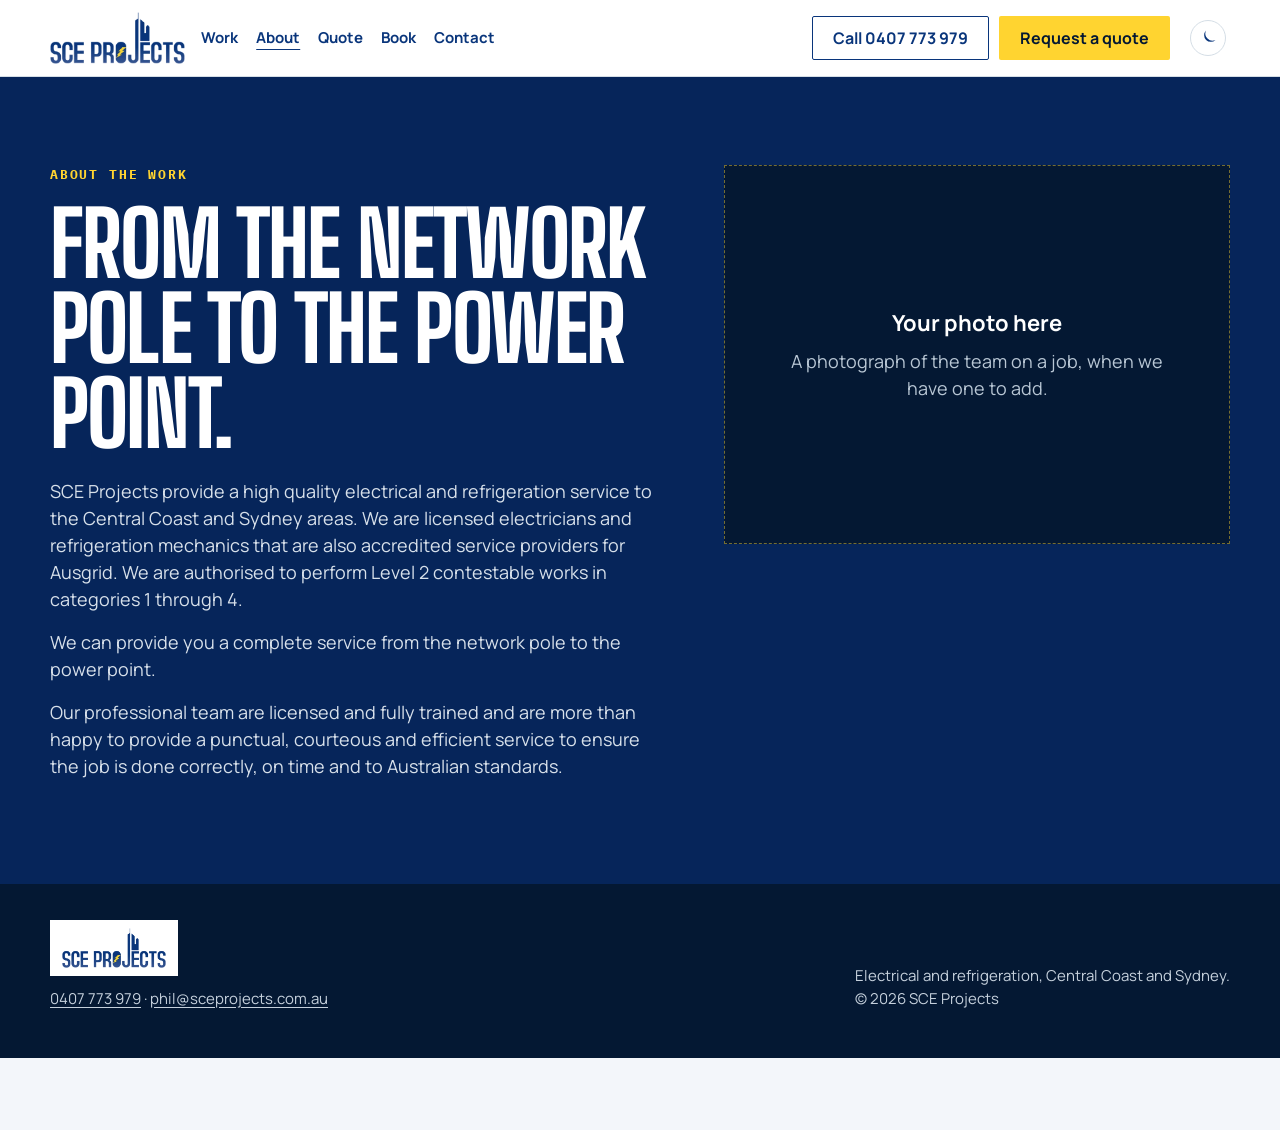
==== about.html @ a5f91881 "Add static SCE Projects spec-preview site for GitHub Pages. Five-page noindex site from the v2 wiref" ====
<!DOCTYPE html>
<html lang="en-AU">
<head>
<meta charset="UTF-8">
<meta name="viewport" content="width=device-width, initial-scale=1">
<meta name="robots" content="noindex, nofollow">
<title>About | SCE Projects</title>
<meta name="description" content="Level 2 ASP, electrical and refrigeration for the Central Coast and Sydney. Call SCE Projects on 0407 773 979.">
<link rel="stylesheet" href="css/site.css">
<script>
(function(){
  var t=null;
  try{t=localStorage.getItem("theme");}catch(e){}
  if(t!=="light"&&t!=="dark"){
    t=window.matchMedia("(prefers-color-scheme: dark)").matches?"dark":"light";
  }
  document.documentElement.setAttribute("data-theme",t);
})();
</script>
<script type="application/ld+json">
{"@context":"https://schema.org","@type":"ElectricalContractor","name":"SCE Projects","telephone":"+61 407 773 979","email":"phil@sceprojects.com.au","areaServed":["Central Coast","Sydney"]}
</script>
<script src="js/site.js" defer></script>
</head>
<body>
<header class="site">
  <div class="wrap">
    <a class="logo" href="index.html">
      <picture>
        <source type="image/webp" srcset="assets/logo-400.webp 400w, assets/logo-800.webp 800w" sizes="160px">
        <img src="assets/logo.png" width="788" height="303" alt="SCE Projects">
      </picture>
    </a>
    <nav class="primary" aria-label="Site">
      <a href="work.html">Work</a>
      <a href="about.html" aria-current="page">About</a>
      <a href="quote.html">Quote</a>
      <a href="quote.html#book">Book</a>
      <a href="contact.html">Contact</a>
    </nav>
    <div class="header-actions">
      <a class="btn btn-ghost" href="tel:0407773979">Call 0407 773 979</a>
      <a class="btn btn-gold" href="quote.html">Request a quote</a>
    </div>
    <button type="button" class="theme-toggle" aria-label="Switch light/dark">
      <span class="glyph">
        <svg class="icon-moon" viewBox="0 0 24 24" aria-hidden="true" fill="currentColor"><path d="M21 14.3A8.5 8.5 0 0 1 9.7 3 7 7 0 1 0 21 14.3z"/></svg>
        <svg class="icon-sun" viewBox="0 0 24 24" aria-hidden="true" fill="currentColor"><path d="M12 7a5 5 0 1 1 0 10 5 5 0 0 1 0-10zm0-5h1v3h-2V2h1zm0 17h1v3h-2v-3h1zM2 11h3v2H2v-2zm17 0h3v2h-3v-2zM4.2 3.8l2.1 2.1-1.4 1.4-2.1-2.1 1.4-1.4zm14.1 14.1 2.1 2.1-1.4 1.4-2.1-2.1 1.4-1.4zM4.2 20.2l1.4 1.4-2.1 2.1-1.4-1.4 2.1-2.1zm14.1-14.1 1.4 1.4-2.1 2.1-1.4-1.4 2.1-2.1z"/></svg>
      </span>
    </button>
  </div>
</header>

<section class="about">
  <div class="wrap about-grid">
    <div>
      <p class="kicker">About the work</p>
      <h1>From the network pole to the power point.</h1>
      <p>SCE Projects provide a high quality electrical and refrigeration service to the Central Coast and Sydney areas. We are licensed electricians and refrigeration mechanics that are also accredited service providers for Ausgrid. We are authorised to perform Level 2 contestable works in categories 1 through 4.</p>
      <p>We can provide you a complete service from the network pole to the power point.</p>
      <p>Our professional team are licensed and fully trained and are more than happy to provide a punctual, courteous and efficient service to ensure the job is done correctly, on time and to Australian standards.</p>
    </div>
    <figure class="photo-slot">
      <strong>Your photo here</strong>
      <span>A photograph of the team on a job, when we have one to add.</span>
    </figure>
  </div>
</section>

<footer class="site">
  <div class="wrap">
    <div>
      <a class="logo" href="index.html">
        <picture>
          <source type="image/webp" srcset="assets/logo-400.webp 400w, assets/logo-800.webp 800w" sizes="140px">
          <img src="assets/logo.png" width="788" height="303" alt="SCE Projects" loading="lazy">
        </picture>
      </a>
      <p><a href="tel:0407773979">0407 773 979</a> · <a href="mailto:phil@sceprojects.com.au">phil@sceprojects.com.au</a></p>
    </div>
    <div>Electrical and refrigeration, Central Coast and Sydney.<br>© 2026 SCE Projects</div>
  </div>
</footer>

<div class="sticky-call">
  <a class="btn btn-ghost-light" href="tel:0407773979">Call</a>
  <a class="btn btn-gold" href="quote.html">Quote</a>
</div>
</body>
</html>
---- css/site.css ----
@font-face {
  font-family: "Big Shoulders Display";
  src: url("../fonts/bigshouldersdisplay.woff2") format("woff2");
  font-weight: 700 800;
  font-style: normal;
  font-display: swap;
}
@font-face {
  font-family: Manrope;
  src: url("../fonts/manrope.woff2") format("woff2");
  font-weight: 400 700;
  font-style: normal;
  font-display: swap;
}
@font-face {
  font-family: "IBM Plex Mono";
  src: url("../fonts/ibmplexmono-700.woff2") format("woff2");
  font-weight: 700;
  font-style: normal;
  font-display: swap;
}

:root {
  --navy: #09357B;
  --navy-ink: #06255A;
  --navy-deep: #041833;
  --gold: #FFD430;
  --ink: #173241;
  --muted: #3D5260;
  --line: #D5DEE6;
  --ice: #F3F6FA;
  --paper: #FFFFFF;
  --chip-bg: #FFFFFF;
  --weekend: #C5CDD4;
  --weekend-ink: #6B7780;
  --focus: #09357B;
  --header-fg: #09357B;
  --hero-lead: #D7E0EA;
  --slot-muted: #B8C6D4;
}

html[data-theme="dark"] {
  --ice: #041833;
  --paper: #06255A;
  --ink: #E8F0F6;
  --muted: #B8C6D4;
  --line: #1F3A5C;
  --navy-ink: #D7E4F5;
  --chip-bg: #041833;
  --weekend: #1A2E46;
  --weekend-ink: #7A8B9A;
  --focus: #FFD430;
  --header-fg: #F3F6FA;
  --hero-lead: #D7E0EA;
  --slot-muted: #B8C6D4;
}

* { box-sizing: border-box; margin: 0; padding: 0; }
html { scroll-behavior: smooth; overflow-x: hidden; }
body { overflow-x: hidden; }
body {
  font-family: Manrope, "Segoe UI", sans-serif;
  font-size: 18px; font-weight: 400; line-height: 1.5;
  color: var(--ink); background: var(--ice);
  -webkit-font-smoothing: antialiased;
  padding-bottom: 72px;
}
img { max-width: 100%; height: auto; display: block; }
a { color: inherit; text-decoration: none; }
h1, h2, h3 {
  font-family: "Big Shoulders Display", Impact, sans-serif;
  font-weight: 800; letter-spacing: -0.02em; line-height: 0.95;
  text-transform: uppercase;
}
.wrap { width: min(1180px, calc(100% - 40px)); margin: 0 auto; }
.btn {
  display: inline-flex; align-items: center; justify-content: center;
  min-height: 44px; padding: 0 20px; border-radius: 2px;
  font-weight: 700; font-size: 16px; border: 1.5px solid transparent; cursor: pointer;
  font-family: inherit;
}
.btn-gold { background: var(--gold); color: var(--navy-deep); }
.btn-navy { background: var(--navy); color: #fff; }
.btn-ghost { background: transparent; border-color: var(--navy); color: var(--navy); }
html[data-theme="dark"] .btn-ghost { border-color: #fff; color: #fff; }
.btn-ghost-light { background: transparent; border-color: #fff; color: #fff; }
.btn:focus-visible,
.theme-toggle:focus-visible,
.chip:focus-visible,
.pill:focus-visible,
a:focus-visible,
input:focus-visible,
select:focus-visible,
textarea:focus-visible,
button:focus-visible {
  outline: 3px solid var(--focus);
  outline-offset: 2px;
}

header.site {
  position: sticky; top: 0; z-index: 40;
  background: var(--paper); color: var(--header-fg);
  border-bottom: 1px solid var(--line);
}
header.site .wrap {
  display: flex; align-items: center; justify-content: space-between;
  gap: 16px; min-height: 76px;
}
.logo { display: flex; align-items: center; flex-shrink: 0; }
.logo picture { display: block; }
.logo img { height: 52px; width: auto; display: block; aspect-ratio: 788 / 303; }
html[data-theme="dark"] header.site .logo {
  background: #fff;
  padding: 4px 8px;
  border-radius: 2px;
}
nav.primary { display: flex; align-items: center; gap: 8px 18px; font-weight: 700; font-size: 15px; }
nav.primary a { min-height: 44px; display: inline-flex; align-items: center; }
nav.primary a[aria-current="page"] { color: var(--navy); text-decoration: underline; text-underline-offset: 6px; }
html[data-theme="dark"] nav.primary a[aria-current="page"] { color: var(--gold); }
.header-actions { display: flex; gap: 10px; align-items: center; margin-left: auto; }

.theme-toggle {
  position: relative;
  flex: 0 0 auto;
  width: 44px; height: 44px;
  display: inline-flex; align-items: center; justify-content: center;
  border: 0; background: transparent; cursor: pointer; color: var(--header-fg);
  padding: 0;
}
.theme-toggle .glyph {
  width: 36px; height: 36px;
  display: inline-flex; align-items: center; justify-content: center;
  border-radius: 50%;
  border: 1.5px solid var(--line);
}
.theme-toggle svg { width: 20px; height: 20px; display: block; }
html[data-theme="light"] .icon-sun { display: none; }
html[data-theme="dark"] .icon-moon { display: none; }

.hero {
  background: var(--navy-deep); color: #fff;
  min-height: calc(100vh - 76px);
  display: flex; align-items: flex-end;
  padding: 72px 0 80px;
  position: relative;
}
.hero::before {
  content: "";
  position: absolute; inset: auto 0 0 0; height: 8px;
  background: var(--gold);
}
.kicker {
  font-family: "IBM Plex Mono", ui-monospace, monospace;
  font-size: 13px; font-weight: 700; letter-spacing: 0.14em;
  text-transform: uppercase; color: var(--gold); margin-bottom: 18px;
}
h1 { font-size: clamp(52px, 7vw, 96px); max-width: 16ch; margin-bottom: 22px; }
.lead { font-size: 20px; max-width: 34em; color: var(--hero-lead); margin-bottom: 28px; }
.hero-actions { display: flex; flex-wrap: wrap; gap: 12px; margin-bottom: 28px; }
.proof {
  display: flex; flex-wrap: wrap; gap: 10px 22px;
  font-family: "IBM Plex Mono", ui-monospace, monospace;
  font-size: 13px; font-weight: 700; letter-spacing: 0.08em; text-transform: uppercase;
  color: var(--gold);
}
.proof span { display: inline-flex; align-items: center; min-height: 32px; }

.work, .page-hero { padding: 88px 0; }
.work h2, .page-hero h1, .gallery h2 { font-size: clamp(36px, 5vw, 56px); color: var(--navy-ink); margin-bottom: 12px; }
.page-hero h1 { max-width: none; }
.work .intro, .page-hero .intro, .gallery .intro { color: var(--muted); margin-bottom: 36px; max-width: 36em; }
.work-list { display: grid; gap: 0; }
.work-list article {
  display: grid; grid: auto / 72px 1fr; gap: 8px 20px;
  padding: 22px 0; border-top: 1px solid var(--line);
}
.work-list article:last-child { border-bottom: 1px solid var(--line); }
.num {
  font-family: "IBM Plex Mono", ui-monospace, monospace;
  font-size: 13px; font-weight: 700; color: var(--navy); letter-spacing: 0.08em;
  padding-top: 8px;
}
html[data-theme="dark"] .num { color: var(--gold); }
.work-list h2, .work-list h3 { font-size: clamp(26px, 3vw, 34px); color: var(--navy-ink); margin-bottom: 6px; }
.work-list p { color: var(--muted); max-width: 46em; }
.work-list ul {
  margin: 10px 0 0; padding-left: 1.1em; color: var(--muted); max-width: 46em;
}
.work-list li { margin: 4px 0; }
.work-list a.more { display: inline-flex; min-height: 44px; align-items: center; font-weight: 700; color: var(--navy); }
html[data-theme="dark"] .work-list a.more { color: var(--gold); }

.about { background: var(--navy-ink); color: #fff; padding: 88px 0; }
html[data-theme="dark"] .about { background: #052047; }
.about-grid { display: grid; grid: auto / 1.1fr 0.9fr; gap: 56px; align-items: start; }
.about .kicker { color: var(--gold); }
.about h2 { font-size: clamp(36px, 5vw, 56px); margin-bottom: 20px; color: #fff; }
.about p { color: #D7E0EA; margin-bottom: 16px; }
.photo-slot, .video-slot {
  width: 100%; max-width: 100%;
  background: var(--navy-deep); color: #fff;
  min-width: 0; aspect-ratio: 4 / 3;
  display: flex; flex-direction: column; align-items: center; justify-content: center;
  text-align: center; padding: 32px; border: 1px dashed rgba(255,212,48,0.45);
}
.photo-slot strong, .video-slot strong { font-size: 22px; display: block; margin-bottom: 8px; }
.photo-slot span, .video-slot span { color: var(--slot-muted); display: block; max-width: 22em; }

.gallery { padding: 88px 0 0; }
.bento { display: grid; grid: auto / 1fr 1fr 1fr; grid-auto-rows: 220px; gap: 12px; }
.bento .photo-slot { min-height: 0; aspect-ratio: auto; height: 100%; background: #E6EDF3; color: var(--navy-ink); border-color: #B7C4D0; }
html[data-theme="dark"] .bento .photo-slot { background: #052047; color: #fff; border-color: rgba(255,212,48,0.35); }
.bento .photo-slot span { color: var(--muted); }
html[data-theme="dark"] .bento .photo-slot span { color: var(--slot-muted); }
.bento .wide { grid-column: span 2; }

.video { padding: 28px 0 88px; }
.video-slot { aspect-ratio: 16 / 9; min-height: 0; background: var(--navy-deep); border-color: rgba(255,212,48,0.35); }

.quote, .book, .contact { padding: 88px 0; }
.quote { background: var(--paper); }
.book { background: var(--gold); color: var(--navy-deep); }
.quote-grid, .book-grid { display: grid; grid: auto / 0.9fr 1.1fr; gap: 48px; align-items: start; }
.quote h2, .contact h2 { font-size: clamp(36px, 5vw, 56px); color: var(--navy-ink); margin-bottom: 12px; }
.book h2 { font-size: clamp(36px, 5vw, 56px); color: var(--navy-deep); margin-bottom: 12px; }
.help { color: var(--muted); margin-bottom: 20px; max-width: 36em; }
.book .help, .book .steps li { color: var(--navy-deep); }
.steps { list-style: none; display: grid; gap: 14px; }
.steps li { padding-left: 40px; position: relative; font-size: 16px; color: var(--muted); }
.steps li::before {
  content: attr(data-n); position: absolute; left: 0; top: 0;
  width: 28px; height: 28px; border-radius: 50%;
  background: var(--navy); color: #fff; font-size: 12px; font-weight: 700;
  display: flex; align-items: center; justify-content: center;
  font-family: "IBM Plex Mono", ui-monospace, monospace;
}
.book .steps li::before { background: var(--navy-deep); color: var(--gold); }

.book-widget { grid-column: 1 / -1; display: grid; gap: 10px; }
.widget-label { font-size: 14px; font-weight: 700; }

.day-chips-wrap { position: relative; min-width: 0; }
.day-chips-wrap::after {
  content: "";
  position: absolute; top: 0; right: 0; bottom: 10px; width: 36px;
  background: linear-gradient(90deg, transparent, var(--paper));
  pointer-events: none;
}
.book .day-chips-wrap::after {
  background: linear-gradient(90deg, transparent, #fff);
}
.day-chips {
  display: flex; gap: 8px; overflow-x: auto;
  -webkit-overflow-scrolling: touch;
  padding: 2px 2px 12px; scroll-snap-type: x mandatory;
}
.chip {
  flex: 0 0 auto; scroll-snap-align: start;
  min-width: 72px; min-height: 72px; padding: 8px 10px;
  display: flex; flex-direction: column; align-items: center; justify-content: center;
  gap: 1px; border: 1.5px solid var(--line); background: var(--chip-bg); border-radius: 8px;
  font: inherit; cursor: pointer; color: inherit;
}
.book .chip { background: #fff; color: var(--navy-deep); }
.chip .dow, .chip .mon { font-size: 11px; font-weight: 700; letter-spacing: 0.06em; text-transform: uppercase; opacity: 0.8; }
.chip .dom { font-size: 22px; font-weight: 700; line-height: 1.1; }
.chip.is-weekend,
.chip[aria-disabled="true"] {
  background: var(--weekend); color: var(--weekend-ink); cursor: not-allowed;
  border-color: transparent;
}
.chip.is-on, .pill.is-on { background: var(--navy-deep); color: #fff; border-color: var(--navy-deep); }
.chip.is-on.is-weekend { background: var(--weekend); color: var(--weekend-ink); }

.time-pills, .job-chips {
  display: flex; flex-wrap: wrap; gap: 8px;
}
.pill {
  min-height: 44px; padding: 0 16px; border-radius: 999px;
  border: 1.5px solid var(--line); background: var(--chip-bg);
  font: inherit; font-weight: 700; cursor: pointer; color: inherit;
}
.book .pill { background: #fff; color: var(--navy-deep); }

.book-summary {
  font-weight: 700; min-height: 24px; color: var(--navy-deep);
}
.book-submit {
  width: 100%; min-height: 48px;
}
.book .form-card .book-submit {
  background: var(--gold);
  color: var(--navy-deep);
  border-color: var(--navy-deep);
}

form.card, .form-card {
  background: var(--paper); border: 1px solid var(--line); padding: 28px;
  display: grid; grid: auto / 1fr 1fr; gap: 14px 16px;
}
.book .form-card { border-color: transparent; background: #fff; }
.book html[data-theme="dark"] .form-card { background: #fff; }
form label, .form-card label { display: flex; flex-direction: column; gap: 6px; font-size: 14px; font-weight: 700; color: var(--navy-ink); }
.book .form-card label { color: var(--navy-deep); }
form label.full, .form-card .full { grid-column: 1 / -1; }
form input, form select, form textarea,
.form-card input, .form-card select, .form-card textarea {
  min-height: 44px; padding: 10px 12px; border: 1px solid var(--line);
  font: inherit; font-weight: 400; background: #fff; color: #173241;
}
form textarea, .form-card textarea { min-height: 110px; resize: vertical; }
form .submit, .form-card .submit { grid-column: 1 / -1; justify-self: stretch; }
.field-error { font-size: 13px; font-weight: 400; color: #9B1C1C; min-height: 1em; }
.form-error { grid-column: 1 / -1; color: #9B1C1C; font-size: 15px; font-weight: 700; }
.success {
  grid-column: 1 / -1;
  padding: 24px 8px;
  font-size: 18px;
  font-weight: 700;
  color: var(--navy-deep);
}

.contact-grid { display: grid; grid: auto / 1fr 1fr; gap: 32px; }
.contact h3 {
  font-family: "IBM Plex Mono", ui-monospace, monospace;
  font-size: 13px; letter-spacing: 0.12em; text-transform: uppercase;
  color: var(--navy); margin-bottom: 10px; font-weight: 700;
}
html[data-theme="dark"] .contact h3 { color: var(--gold); }
.contact p, .contact a { color: var(--navy-ink); }
.contact a { text-decoration: underline; text-underline-offset: 3px; }

.inner-lead { padding-bottom: 0; }

footer.site { background: var(--navy-deep); color: #C5D0DC; padding: 36px 0 48px; font-size: 15px; }
footer.site .wrap { display: flex; justify-content: space-between; gap: 24px; flex-wrap: wrap; align-items: flex-end; }
footer.site .logo {
  display: inline-flex; background: #fff; padding: 8px 12px; margin-bottom: 12px;
}
footer.site .logo img { height: 40px; margin-bottom: 0; }
footer.site a { text-decoration: underline; text-underline-offset: 3px; }

.sticky-call {
  display: none; position: fixed; left: 0; right: 0; bottom: 0; z-index: 50;
  background: var(--navy-deep); border-top: 1px solid rgba(255,212,48,0.25);
  padding: 8px 12px calc(8px + env(safe-area-inset-bottom));
  flex-direction: row; flex-wrap: nowrap; gap: 8px;
  align-items: stretch;
}
.sticky-call a {
  flex: 1 1 0;
  white-space: nowrap;
  min-width: 0;
}

@media (max-width: 900px) {
  .about-grid, .quote-grid, .book-grid, .contact-grid { grid: auto / 1fr; }
  .about-grid > *, .quote-grid > *, .book-grid > *, form, .form-card, .bento { min-width: 0; }
  .bento { grid: auto / 1fr 1fr; grid-auto-rows: 200px; }
  .bento .wide { grid-column: span 2; }
  header.site .wrap { min-height: 64px; flex-wrap: wrap; row-gap: 0; }
  .logo img { height: 44px; }
  nav.primary { display: flex; width: 100%; order: 3; justify-content: flex-start; gap: 4px 16px; overflow-x: auto; padding-bottom: 4px; }
  .hero { min-height: 86vh; padding: 48px 0 96px; }
  .sticky-call { display: flex; }
  body { padding-bottom: 80px; }
  h1 { font-size: clamp(44px, 12vw, 64px); }
  .proof { font-size: 12px; letter-spacing: 0.06em; gap: 8px 16px; }
  .proof span { white-space: nowrap; }
}
@media (max-width: 560px) {
  .bento { grid: auto / 1fr; }
  .bento .wide { grid-column: auto; min-height: 220px; }
  .header-actions .btn-ghost { display: none; }
  .header-actions .btn-gold { display: none; }
  .logo img { height: 36px; }
  form.card, .form-card { grid: auto / 1fr; }
  form label.full, form .submit, .form-card .full, .form-card .submit { grid-column: auto; }
  .work-list article { grid: auto / 48px 1fr; }
}
@media (prefers-reduced-motion: reduce) {
  html { scroll-behavior: auto; }
}
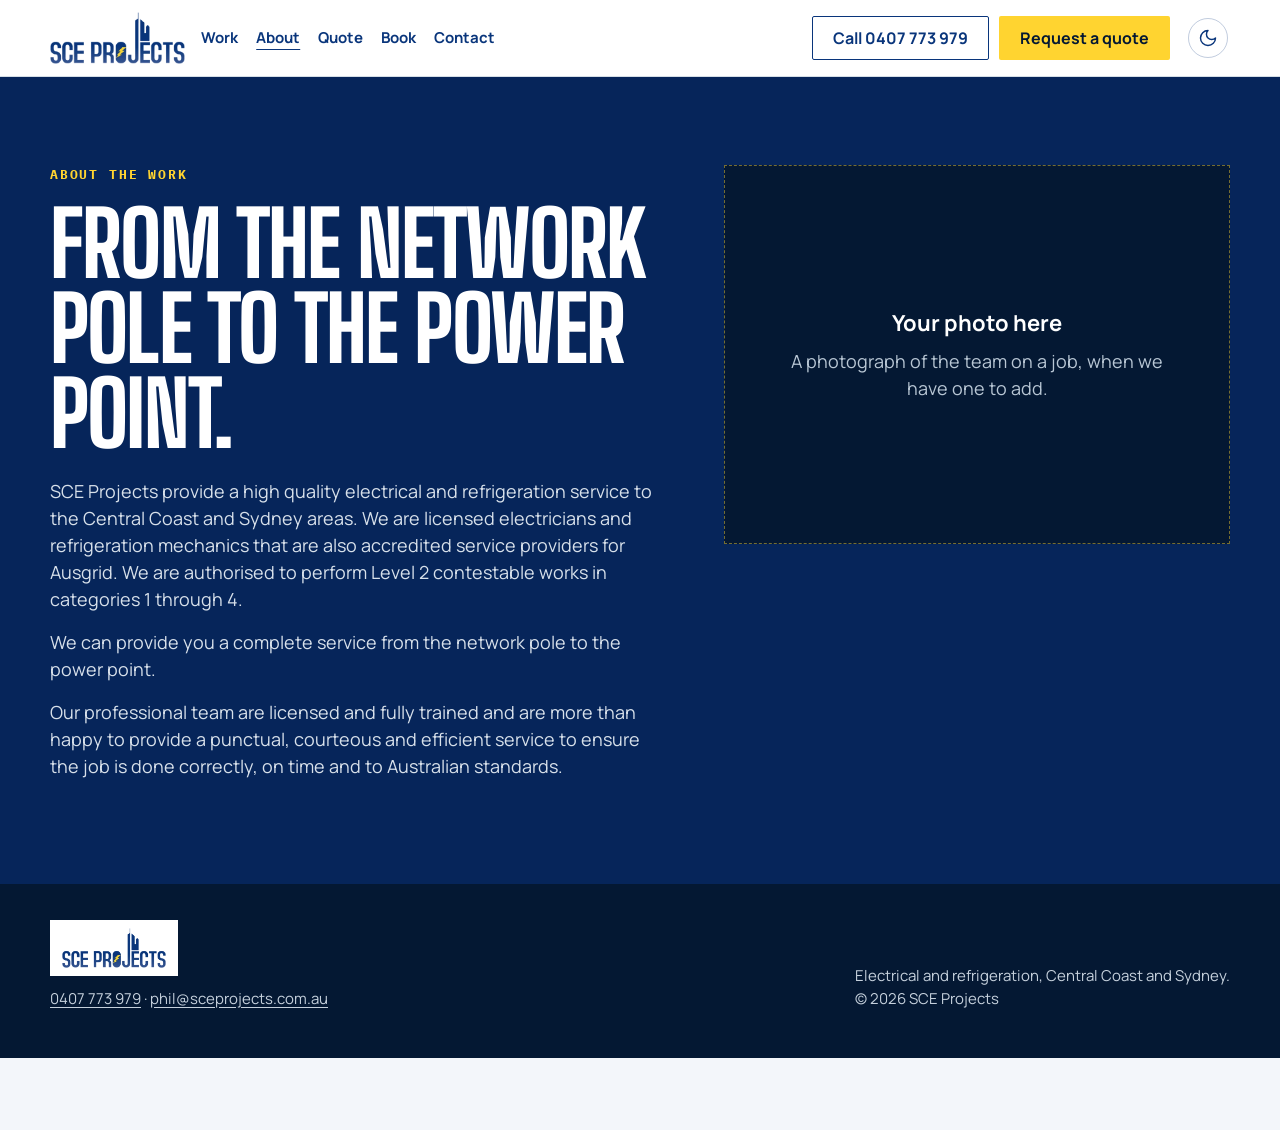
==== commit 652a4554: "Polish the theme toggle and neutralize meta descriptions. Replace filled sun/moon glyphs with a 40px" ====
--- a/about.html
+++ b/about.html
@@ -5,7 +5,7 @@
 <meta name="viewport" content="width=device-width, initial-scale=1">
 <meta name="robots" content="noindex, nofollow">
 <title>About | SCE Projects</title>
-<meta name="description" content="Level 2 ASP, electrical and refrigeration for the Central Coast and Sydney. Call SCE Projects on 0407 773 979.">
+<meta name="description" content="SCE Projects.">
 <link rel="stylesheet" href="css/site.css">
 <script>
 (function(){
@@ -43,9 +43,9 @@
       <a class="btn btn-gold" href="quote.html">Request a quote</a>
     </div>
     <button type="button" class="theme-toggle" aria-label="Switch light/dark">
-      <span class="glyph">
-        <svg class="icon-moon" viewBox="0 0 24 24" aria-hidden="true" fill="currentColor"><path d="M21 14.3A8.5 8.5 0 0 1 9.7 3 7 7 0 1 0 21 14.3z"/></svg>
-        <svg class="icon-sun" viewBox="0 0 24 24" aria-hidden="true" fill="currentColor"><path d="M12 7a5 5 0 1 1 0 10 5 5 0 0 1 0-10zm0-5h1v3h-2V2h1zm0 17h1v3h-2v-3h1zM2 11h3v2H2v-2zm17 0h3v2h-3v-2zM4.2 3.8l2.1 2.1-1.4 1.4-2.1-2.1 1.4-1.4zm14.1 14.1 2.1 2.1-1.4 1.4-2.1-2.1 1.4-1.4zM4.2 20.2l1.4 1.4-2.1 2.1-1.4-1.4 2.1-2.1zm14.1-14.1 1.4 1.4-2.1 2.1-1.4-1.4 2.1-2.1z"/></svg>
+      <span class="glyph" aria-hidden="true">
+        <svg class="icon-moon" viewBox="0 0 24 24" fill="none" stroke="currentColor" stroke-width="1.75" stroke-linecap="round" stroke-linejoin="round"><path d="M12 3a6 6 0 0 0 9 9 9 9 0 1 1-9-9Z"/></svg>
+        <svg class="icon-sun" viewBox="0 0 24 24" fill="none" stroke="currentColor" stroke-width="1.75" stroke-linecap="round" stroke-linejoin="round"><circle cx="12" cy="12" r="4"/><path d="M12 2v2"/><path d="M12 20v2"/><path d="m4.93 4.93 1.41 1.41"/><path d="m17.66 17.66 1.41 1.41"/><path d="M2 12h2"/><path d="M20 12h2"/><path d="m6.34 17.66-1.41 1.41"/><path d="m19.07 4.93-1.41 1.41"/></svg>
       </span>
     </button>
   </div>
--- a/css/site.css
+++ b/css/site.css
@@ -56,8 +56,8 @@
 }
 
 * { box-sizing: border-box; margin: 0; padding: 0; }
-html { scroll-behavior: smooth; overflow-x: hidden; }
-body { overflow-x: hidden; }
+html { scroll-behavior: smooth; overflow-x: hidden; max-width: 100%; }
+body { overflow-x: hidden; max-width: 100%; }
 body {
   font-family: Manrope, "Segoe UI", sans-serif;
   font-size: 18px; font-weight: 400; line-height: 1.5;
@@ -72,7 +72,7 @@
   font-weight: 800; letter-spacing: -0.02em; line-height: 0.95;
   text-transform: uppercase;
 }
-.wrap { width: min(1180px, calc(100% - 40px)); margin: 0 auto; }
+.wrap { width: min(1180px, calc(100% - 40px)); margin: 0 auto; min-width: 0; }
 .btn {
   display: inline-flex; align-items: center; justify-content: center;
   min-height: 44px; padding: 0 20px; border-radius: 2px;
@@ -85,14 +85,13 @@
 html[data-theme="dark"] .btn-ghost { border-color: #fff; color: #fff; }
 .btn-ghost-light { background: transparent; border-color: #fff; color: #fff; }
 .btn:focus-visible,
-.theme-toggle:focus-visible,
 .chip:focus-visible,
 .pill:focus-visible,
 a:focus-visible,
 input:focus-visible,
 select:focus-visible,
 textarea:focus-visible,
-button:focus-visible {
+button:focus-visible:not(.theme-toggle) {
   outline: 3px solid var(--focus);
   outline-offset: 2px;
 }
@@ -101,10 +100,11 @@
   position: sticky; top: 0; z-index: 40;
   background: var(--paper); color: var(--header-fg);
   border-bottom: 1px solid var(--line);
+  overflow: visible;
 }
 header.site .wrap {
   display: flex; align-items: center; justify-content: space-between;
-  gap: 16px; min-height: 76px;
+  gap: 16px; min-height: 76px; min-width: 0;
 }
 .logo { display: flex; align-items: center; flex-shrink: 0; }
 .logo picture { display: block; }
@@ -114,29 +114,89 @@
   padding: 4px 8px;
   border-radius: 2px;
 }
-nav.primary { display: flex; align-items: center; gap: 8px 18px; font-weight: 700; font-size: 15px; }
+nav.primary { display: flex; align-items: center; gap: 8px 18px; font-weight: 700; font-size: 15px; min-width: 0; }
 nav.primary a { min-height: 44px; display: inline-flex; align-items: center; }
 nav.primary a[aria-current="page"] { color: var(--navy); text-decoration: underline; text-underline-offset: 6px; }
 html[data-theme="dark"] nav.primary a[aria-current="page"] { color: var(--gold); }
 .header-actions { display: flex; gap: 10px; align-items: center; margin-left: auto; }
 
 .theme-toggle {
-  position: relative;
-  flex: 0 0 auto;
+  flex: 0 0 44px;
   width: 44px; height: 44px;
-  display: inline-flex; align-items: center; justify-content: center;
-  border: 0; background: transparent; cursor: pointer; color: var(--header-fg);
+  display: grid;
+  place-items: center;
+  border: 0;
   padding: 0;
+  margin: 0;
+  background: transparent;
+  color: var(--header-fg);
+  cursor: pointer;
+  overflow: visible;
+  -webkit-tap-highlight-color: transparent;
 }
 .theme-toggle .glyph {
-  width: 36px; height: 36px;
-  display: inline-flex; align-items: center; justify-content: center;
+  width: 40px; height: 40px;
+  display: grid;
+  place-items: center;
   border-radius: 50%;
-  border: 1.5px solid var(--line);
-}
-.theme-toggle svg { width: 20px; height: 20px; display: block; }
-html[data-theme="light"] .icon-sun { display: none; }
-html[data-theme="dark"] .icon-moon { display: none; }
+  border: 1px solid color-mix(in srgb, currentColor 25%, transparent);
+  background: transparent;
+  overflow: visible;
+}
+.theme-toggle:hover .glyph,
+.theme-toggle:focus-visible .glyph {
+  background: color-mix(in srgb, currentColor 10%, transparent);
+}
+.theme-toggle:focus-visible {
+  outline: 2px solid currentColor;
+  outline-offset: 2px;
+}
+.theme-toggle svg {
+  grid-area: 1 / 1;
+  width: 20px; height: 20px;
+  display: block;
+  transform-origin: 50% 50%;
+  pointer-events: none;
+  overflow: visible;
+  transition: opacity 250ms ease, transform 250ms ease;
+}
+html[data-theme="light"] .icon-moon,
+html:not([data-theme="dark"]) .icon-moon {
+  opacity: 1;
+  transform: rotate(0deg) scale(1);
+}
+html[data-theme="light"] .icon-sun,
+html:not([data-theme="dark"]) .icon-sun {
+  opacity: 0;
+  transform: rotate(-90deg) scale(0.6);
+}
+html[data-theme="dark"] .icon-sun {
+  opacity: 1;
+  transform: rotate(0deg) scale(1);
+}
+html[data-theme="dark"] .icon-moon {
+  opacity: 0;
+  transform: rotate(-90deg) scale(0.6);
+}
+
+body,
+header.site,
+footer.site,
+.hero,
+.work,
+.about,
+.gallery,
+.video,
+.quote,
+.book,
+.contact,
+.form-card,
+.sticky-call,
+.photo-slot,
+.video-slot {
+  transition: background-color 200ms ease, color 200ms ease, border-color 200ms ease;
+}
+img, picture { transition: none; }
 
 .hero {
   background: var(--navy-deep); color: #fff;
@@ -379,6 +439,33 @@
   form label.full, form .submit, .form-card .full, .form-card .submit { grid-column: auto; }
   .work-list article { grid: auto / 48px 1fr; }
 }
+@media (max-width: 360px) {
+  .wrap { width: min(1180px, calc(100% - 24px)); }
+  header.site .wrap { gap: 8px; }
+  .proof { gap: 6px 10px; }
+  .proof span { white-space: normal; }
+  nav.primary { gap: 4px 12px; }
+  .theme-toggle:focus-visible { outline-offset: 1px; }
+  h1 { font-size: clamp(40px, 12vw, 56px); }
+}
 @media (prefers-reduced-motion: reduce) {
   html { scroll-behavior: auto; }
-}
+  .theme-toggle svg,
+  body,
+  header.site,
+  footer.site,
+  .hero,
+  .work,
+  .about,
+  .gallery,
+  .video,
+  .quote,
+  .book,
+  .contact,
+  .form-card,
+  .sticky-call,
+  .photo-slot,
+  .video-slot {
+    transition: none;
+  }
+}
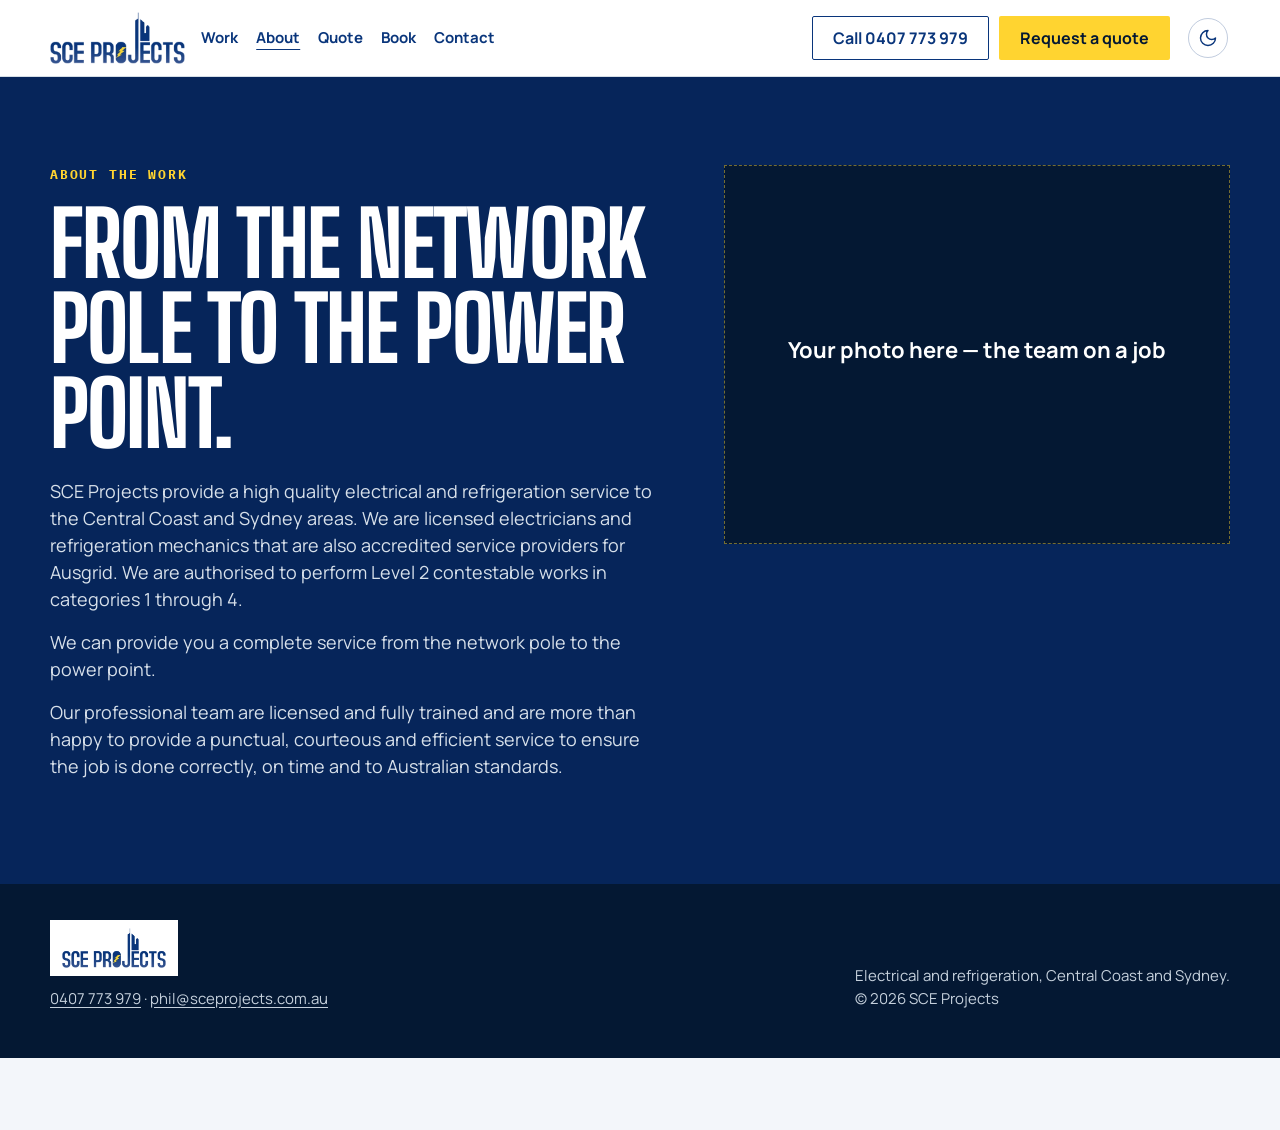
==== commit 7919110f: "Fix sticky header, form success, validation, and slot copy. Drop overflow-x:hidden so the header sti" ====
--- a/about.html
+++ b/about.html
@@ -61,8 +61,7 @@
       <p>Our professional team are licensed and fully trained and are more than happy to provide a punctual, courteous and efficient service to ensure the job is done correctly, on time and to Australian standards.</p>
     </div>
     <figure class="photo-slot">
-      <strong>Your photo here</strong>
-      <span>A photograph of the team on a job, when we have one to add.</span>
+      <strong>Your photo here — the team on a job</strong>
     </figure>
   </div>
 </section>
--- a/css/site.css
+++ b/css/site.css
@@ -37,6 +37,7 @@
   --header-fg: #09357B;
   --hero-lead: #D7E0EA;
   --slot-muted: #B8C6D4;
+  --header-h: 77px;
 }
 
 html[data-theme="dark"] {
@@ -56,15 +57,18 @@
 }
 
 * { box-sizing: border-box; margin: 0; padding: 0; }
-html { scroll-behavior: smooth; overflow-x: hidden; max-width: 100%; }
-body { overflow-x: hidden; max-width: 100%; }
+html { scroll-behavior: smooth; max-width: 100%; }
 body {
+  overflow-x: clip;
+  max-width: 100%;
   font-family: Manrope, "Segoe UI", sans-serif;
   font-size: 18px; font-weight: 400; line-height: 1.5;
   color: var(--ink); background: var(--ice);
   -webkit-font-smoothing: antialiased;
   padding-bottom: 72px;
 }
+[hidden] { display: none !important; }
+[id] { scroll-margin-top: calc(var(--header-h) + 16px); }
 img { max-width: 100%; height: auto; display: block; }
 a { color: inherit; text-decoration: none; }
 h1, h2, h3 {
@@ -415,6 +419,7 @@
 }
 
 @media (max-width: 900px) {
+  :root { --header-h: 93px; }
   .about-grid, .quote-grid, .book-grid, .contact-grid { grid: auto / 1fr; }
   .about-grid > *, .quote-grid > *, .book-grid > *, form, .form-card, .bento { min-width: 0; }
   .bento { grid: auto / 1fr 1fr; grid-auto-rows: 200px; }
@@ -440,6 +445,7 @@
   .work-list article { grid: auto / 48px 1fr; }
 }
 @media (max-width: 360px) {
+  :root { --header-h: 101px; }
   .wrap { width: min(1180px, calc(100% - 24px)); }
   header.site .wrap { gap: 8px; }
   .proof { gap: 6px 10px; }
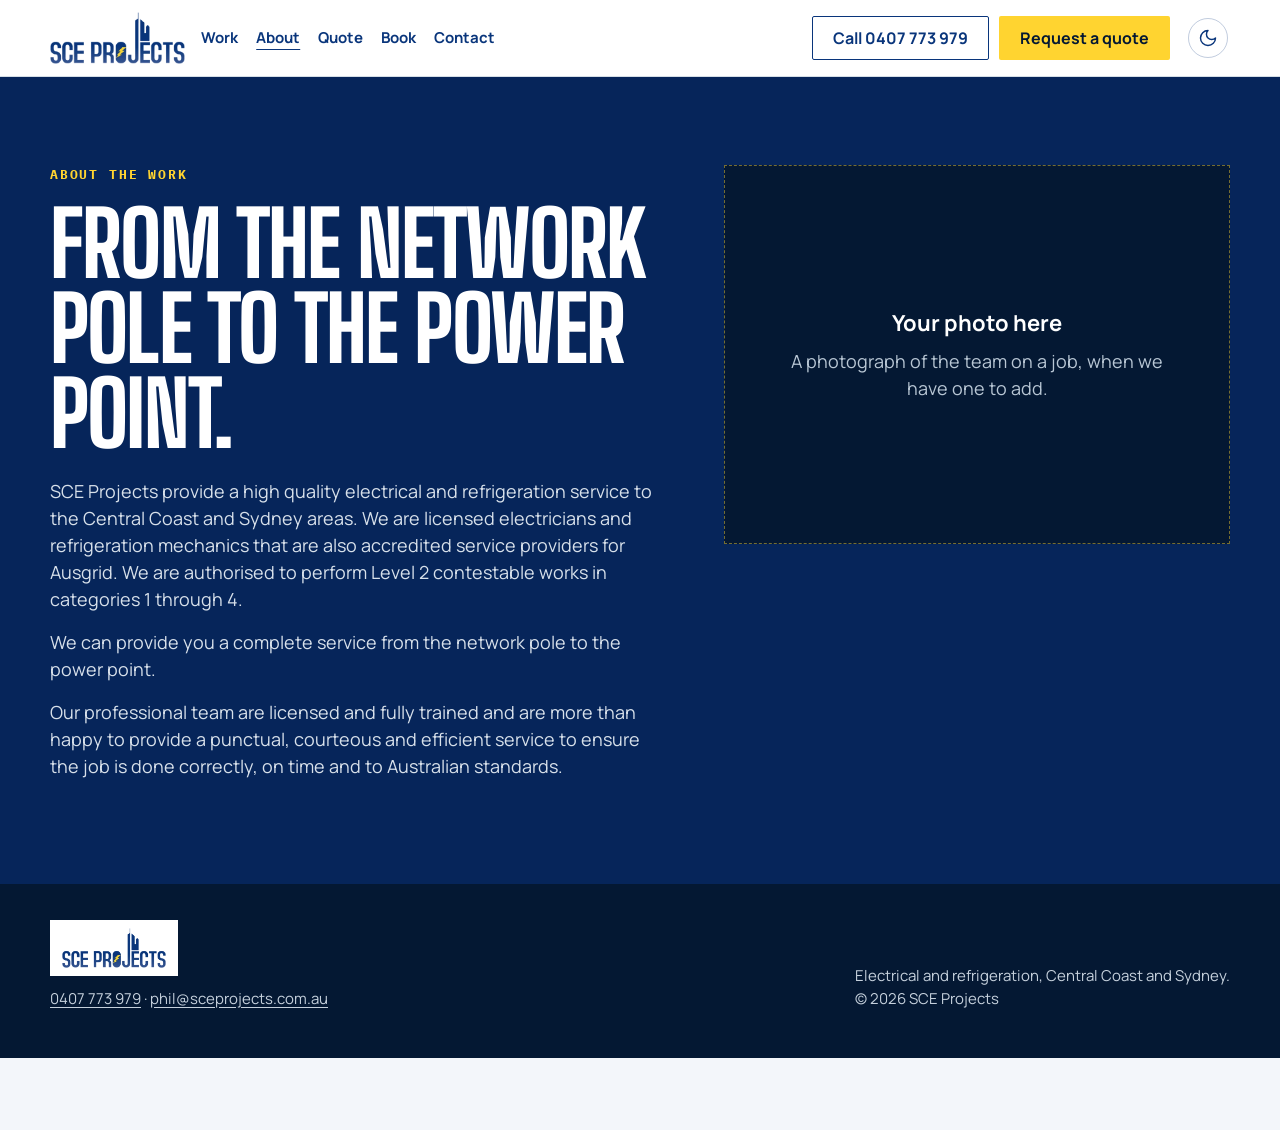
==== commit 1466d518: "Restore v2 slot and walkthrough copy for the v3 redesign. Keep the theme toggle, neutral meta descri" ====
--- a/about.html
+++ b/about.html
@@ -61,7 +61,8 @@
       <p>Our professional team are licensed and fully trained and are more than happy to provide a punctual, courteous and efficient service to ensure the job is done correctly, on time and to Australian standards.</p>
     </div>
     <figure class="photo-slot">
-      <strong>Your photo here — the team on a job</strong>
+      <strong>Your photo here</strong>
+      <span>A photograph of the team on a job, when we have one to add.</span>
     </figure>
   </div>
 </section>
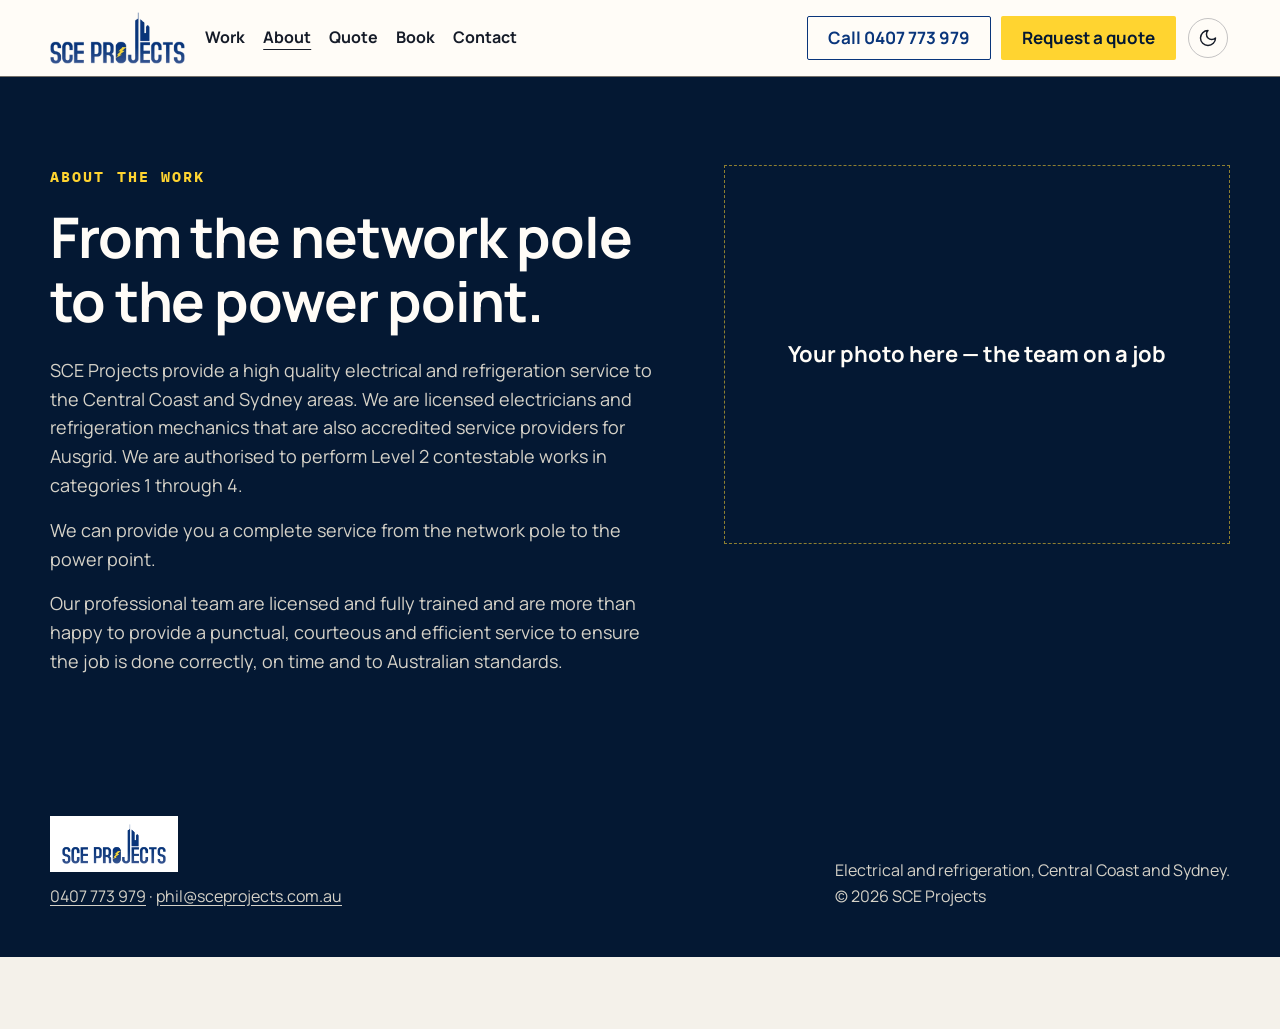
==== commit 4d237fe9: "Rebuild the preview site to the approved SCE v3 wireframe. Match v3 colour, type and layout while ke" ====
--- a/about.html
+++ b/about.html
@@ -5,7 +5,7 @@
 <meta name="viewport" content="width=device-width, initial-scale=1">
 <meta name="robots" content="noindex, nofollow">
 <title>About | SCE Projects</title>
-<meta name="description" content="SCE Projects.">
+<meta name="description" content="Website preview.">
 <link rel="stylesheet" href="css/site.css">
 <script>
 (function(){
@@ -20,6 +20,7 @@
 <script type="application/ld+json">
 {"@context":"https://schema.org","@type":"ElectricalContractor","name":"SCE Projects","telephone":"+61 407 773 979","email":"phil@sceprojects.com.au","areaServed":["Central Coast","Sydney"]}
 </script>
+
 <script src="js/site.js" defer></script>
 </head>
 <body>
@@ -41,13 +42,13 @@
     <div class="header-actions">
       <a class="btn btn-ghost" href="tel:0407773979">Call 0407 773 979</a>
       <a class="btn btn-gold" href="quote.html">Request a quote</a>
-    </div>
     <button type="button" class="theme-toggle" aria-label="Switch light/dark">
       <span class="glyph" aria-hidden="true">
         <svg class="icon-moon" viewBox="0 0 24 24" fill="none" stroke="currentColor" stroke-width="1.75" stroke-linecap="round" stroke-linejoin="round"><path d="M12 3a6 6 0 0 0 9 9 9 9 0 1 1-9-9Z"/></svg>
         <svg class="icon-sun" viewBox="0 0 24 24" fill="none" stroke="currentColor" stroke-width="1.75" stroke-linecap="round" stroke-linejoin="round"><circle cx="12" cy="12" r="4"/><path d="M12 2v2"/><path d="M12 20v2"/><path d="m4.93 4.93 1.41 1.41"/><path d="m17.66 17.66 1.41 1.41"/><path d="M2 12h2"/><path d="M20 12h2"/><path d="m6.34 17.66-1.41 1.41"/><path d="m19.07 4.93-1.41 1.41"/></svg>
       </span>
     </button>
+    </div>
   </div>
 </header>
 
@@ -61,8 +62,7 @@
       <p>Our professional team are licensed and fully trained and are more than happy to provide a punctual, courteous and efficient service to ensure the job is done correctly, on time and to Australian standards.</p>
     </div>
     <figure class="photo-slot">
-      <strong>Your photo here</strong>
-      <span>A photograph of the team on a job, when we have one to add.</span>
+      <strong>Your photo here — the team on a job</strong>
     </figure>
   </div>
 </section>
@@ -86,5 +86,20 @@
   <a class="btn btn-ghost-light" href="tel:0407773979">Call</a>
   <a class="btn btn-gold" href="quote.html">Quote</a>
 </div>
+
+<div class="lightbox" hidden role="dialog" aria-modal="true" aria-label="Photograph">
+  <div class="lightbox-toolbar">
+    <button type="button" class="lightbox-close" aria-label="Close">×</button>
+  </div>
+  <div class="lightbox-stage">
+    <button type="button" class="lightbox-nav lightbox-prev" aria-label="Previous">‹</button>
+    <img alt="">
+    <button type="button" class="lightbox-nav lightbox-next" aria-label="Next">›</button>
+  </div>
+  <div class="lightbox-meta">
+    <p data-lb-caption></p>
+    <p data-lb-count></p>
+  </div>
+</div>
 </body>
 </html>
--- a/css/site.css
+++ b/css/site.css
@@ -1,10 +1,3 @@
-@font-face {
-  font-family: "Big Shoulders Display";
-  src: url("../fonts/bigshouldersdisplay.woff2") format("woff2");
-  font-weight: 700 800;
-  font-style: normal;
-  font-display: swap;
-}
 @font-face {
   font-family: Manrope;
   src: url("../fonts/manrope.woff2") format("woff2");
@@ -22,38 +15,50 @@
 
 :root {
   --navy: #09357B;
-  --navy-ink: #06255A;
   --navy-deep: #041833;
   --gold: #FFD430;
-  --ink: #173241;
-  --muted: #3D5260;
-  --line: #D5DEE6;
-  --ice: #F3F6FA;
-  --paper: #FFFFFF;
-  --chip-bg: #FFFFFF;
-  --weekend: #C5CDD4;
-  --weekend-ink: #6B7780;
-  --focus: #09357B;
-  --header-fg: #09357B;
-  --hero-lead: #D7E0EA;
-  --slot-muted: #B8C6D4;
+  --ink: #151B28;
+  --muted: #2F3B4D;
+  --line: #74706A;
+  --wash: #F4F1EA;
+  --paper: #FFFCF7;
+  --on-dark: #FFFCF7;
+  --on-dark-muted: #D6D2C8;
+  --slot: #E8E4DA;
+  --header-bg: #FFFCF7;
+  --hero-bg: #041833;
+  --about-bg: #041833;
+  --quote-bg: #FFFCF7;
+  --book-bg: #FFFCF7;
+  --footer-bg: #041833;
+  --input-bg: #FFFFFF;
+  --brand: #09357B;
+  --selected-bg: #041833;
+  --selected-fg: #FFFCF7;
+  --ghost: #09357B;
+  --logo-chip: #FFFFFF;
   --header-h: 77px;
-}
-
+  --focus: #151B28;
+}
 html[data-theme="dark"] {
-  --ice: #041833;
-  --paper: #06255A;
-  --ink: #E8F0F6;
-  --muted: #B8C6D4;
-  --line: #1F3A5C;
-  --navy-ink: #D7E4F5;
-  --chip-bg: #041833;
-  --weekend: #1A2E46;
-  --weekend-ink: #7A8B9A;
-  --focus: #FFD430;
-  --header-fg: #F3F6FA;
-  --hero-lead: #D7E0EA;
-  --slot-muted: #B8C6D4;
+  --ink: #F4F1EA;
+  --muted: #D6D2C8;
+  --line: #A8A396;
+  --wash: #041833;
+  --paper: #0C1F3D;
+  --slot: #0F2748;
+  --header-bg: #0C1F3D;
+  --hero-bg: #041833;
+  --about-bg: #041833;
+  --quote-bg: #0C1F3D;
+  --book-bg: #0C1F3D;
+  --footer-bg: #041833;
+  --input-bg: #102544;
+  --brand: #FFD430;
+  --selected-bg: #FFD430;
+  --selected-fg: #041833;
+  --ghost: #FFD430;
+  --focus: #F4F1EA;
 }
 
 * { box-sizing: border-box; margin: 0; padding: 0; }
@@ -62,8 +67,8 @@
   overflow-x: clip;
   max-width: 100%;
   font-family: Manrope, "Segoe UI", sans-serif;
-  font-size: 18px; font-weight: 400; line-height: 1.5;
-  color: var(--ink); background: var(--ice);
+  font-size: 18px; font-weight: 400; line-height: 1.6;
+  color: var(--ink); background: var(--wash);
   -webkit-font-smoothing: antialiased;
   padding-bottom: 72px;
 }
@@ -72,22 +77,21 @@
 img { max-width: 100%; height: auto; display: block; }
 a { color: inherit; text-decoration: none; }
 h1, h2, h3 {
-  font-family: "Big Shoulders Display", Impact, sans-serif;
-  font-weight: 800; letter-spacing: -0.02em; line-height: 0.95;
-  text-transform: uppercase;
+  font-family: Manrope, "Segoe UI", sans-serif;
+  font-weight: 700; letter-spacing: -0.02em; line-height: 1.15;
+  color: var(--ink);
 }
 .wrap { width: min(1180px, calc(100% - 40px)); margin: 0 auto; min-width: 0; }
 .btn {
   display: inline-flex; align-items: center; justify-content: center;
   min-height: 44px; padding: 0 20px; border-radius: 2px;
-  font-weight: 700; font-size: 16px; border: 1.5px solid transparent; cursor: pointer;
+  font-weight: 700; font-size: 17px; border: 1.5px solid transparent; cursor: pointer;
   font-family: inherit;
 }
 .btn-gold { background: var(--gold); color: var(--navy-deep); }
 .btn-navy { background: var(--navy); color: #fff; }
-.btn-ghost { background: transparent; border-color: var(--navy); color: var(--navy); }
-html[data-theme="dark"] .btn-ghost { border-color: #fff; color: #fff; }
-.btn-ghost-light { background: transparent; border-color: #fff; color: #fff; }
+.btn-ghost { background: transparent; border-color: var(--ghost); color: var(--ghost); }
+.btn-ghost-light { background: transparent; border-color: var(--on-dark); color: var(--on-dark); }
 .btn:focus-visible,
 .chip:focus-visible,
 .pill:focus-visible,
@@ -97,32 +101,33 @@
 textarea:focus-visible,
 button:focus-visible:not(.theme-toggle) {
   outline: 3px solid var(--focus);
-  outline-offset: 2px;
+  outline-offset: 3px;
+}
+.hero :focus-visible, .about :focus-visible, .sticky-call :focus-visible, footer.site :focus-visible {
+  outline-color: var(--on-dark);
 }
 
 header.site {
   position: sticky; top: 0; z-index: 40;
-  background: var(--paper); color: var(--header-fg);
+  background: var(--header-bg); color: var(--ink);
   border-bottom: 1px solid var(--line);
   overflow: visible;
 }
 header.site .wrap {
   display: flex; align-items: center; justify-content: space-between;
-  gap: 16px; min-height: 76px; min-width: 0;
+  gap: 20px; min-height: 76px; min-width: 0;
 }
 .logo { display: flex; align-items: center; flex-shrink: 0; }
 .logo picture { display: block; }
 .logo img { height: 52px; width: auto; display: block; aspect-ratio: 788 / 303; }
 html[data-theme="dark"] header.site .logo {
-  background: #fff;
-  padding: 4px 8px;
-  border-radius: 2px;
-}
-nav.primary { display: flex; align-items: center; gap: 8px 18px; font-weight: 700; font-size: 15px; min-width: 0; }
+  background: var(--logo-chip); padding: 4px 8px;
+}
+.header-actions { margin-left: auto; flex-shrink: 0; display: flex; gap: 10px; align-items: center; }
+nav.primary { display: flex; align-items: center; gap: 8px 18px; font-weight: 700; font-size: 16px; min-width: 0; }
 nav.primary a { min-height: 44px; display: inline-flex; align-items: center; }
-nav.primary a[aria-current="page"] { color: var(--navy); text-decoration: underline; text-underline-offset: 6px; }
-html[data-theme="dark"] nav.primary a[aria-current="page"] { color: var(--gold); }
-.header-actions { display: flex; gap: 10px; align-items: center; margin-left: auto; }
+nav.primary a:hover { color: var(--brand); }
+nav.primary a[aria-current="page"] { text-decoration: underline; text-underline-offset: 6px; }
 
 .theme-toggle {
   flex: 0 0 44px;
@@ -133,7 +138,7 @@
   padding: 0;
   margin: 0;
   background: transparent;
-  color: var(--header-fg);
+  color: var(--ink);
   cursor: pointer;
   overflow: visible;
   -webkit-tap-highlight-color: transparent;
@@ -203,7 +208,7 @@
 img, picture { transition: none; }
 
 .hero {
-  background: var(--navy-deep); color: #fff;
+  background: var(--hero-bg); color: var(--on-dark);
   min-height: calc(100vh - 76px);
   display: flex; align-items: flex-end;
   padding: 72px 0 80px;
@@ -216,22 +221,29 @@
 }
 .kicker {
   font-family: "IBM Plex Mono", ui-monospace, monospace;
-  font-size: 13px; font-weight: 700; letter-spacing: 0.14em;
+  font-size: 15px; font-weight: 700; letter-spacing: 0.14em;
   text-transform: uppercase; color: var(--gold); margin-bottom: 18px;
 }
-h1 { font-size: clamp(52px, 7vw, 96px); max-width: 16ch; margin-bottom: 22px; }
-.lead { font-size: 20px; max-width: 34em; color: var(--hero-lead); margin-bottom: 28px; }
+h1 {
+  font-size: clamp(36px, 4.4vw, 56px);
+  line-height: 1.15; max-width: 16ch; margin-bottom: 22px;
+  color: var(--ink);
+}
+.hero h1, .about h1, .about h2 { color: var(--on-dark); }
+.lead { font-size: 20px; max-width: 34em; color: var(--on-dark-muted); margin-bottom: 28px; line-height: 1.55; }
 .hero-actions { display: flex; flex-wrap: wrap; gap: 12px; margin-bottom: 28px; }
 .proof {
   display: flex; flex-wrap: wrap; gap: 10px 22px;
   font-family: "IBM Plex Mono", ui-monospace, monospace;
-  font-size: 13px; font-weight: 700; letter-spacing: 0.08em; text-transform: uppercase;
+  font-size: 15px; font-weight: 700; letter-spacing: 0.08em; text-transform: uppercase;
   color: var(--gold);
 }
 .proof span { display: inline-flex; align-items: center; min-height: 32px; }
 
 .work, .page-hero { padding: 88px 0; }
-.work h2, .page-hero h1, .gallery h2 { font-size: clamp(36px, 5vw, 56px); color: var(--navy-ink); margin-bottom: 12px; }
+.work h2, .page-hero h1, .gallery h2, .quote h2, .book h2, .contact h2, .contact h1 {
+  font-size: clamp(30px, 4vw, 44px); margin-bottom: 12px;
+}
 .page-hero h1 { max-width: none; }
 .work .intro, .page-hero .intro, .gallery .intro { color: var(--muted); margin-bottom: 36px; max-width: 36em; }
 .work-list { display: grid; gap: 0; }
@@ -242,67 +254,62 @@
 .work-list article:last-child { border-bottom: 1px solid var(--line); }
 .num {
   font-family: "IBM Plex Mono", ui-monospace, monospace;
-  font-size: 13px; font-weight: 700; color: var(--navy); letter-spacing: 0.08em;
+  font-size: 15px; font-weight: 700; color: var(--brand); letter-spacing: 0.08em;
   padding-top: 8px;
 }
-html[data-theme="dark"] .num { color: var(--gold); }
-.work-list h2, .work-list h3 { font-size: clamp(26px, 3vw, 34px); color: var(--navy-ink); margin-bottom: 6px; }
+.work-list h2, .work-list h3 { font-size: clamp(22px, 2.4vw, 26px); line-height: 1.25; margin-bottom: 6px; }
 .work-list p { color: var(--muted); max-width: 46em; }
-.work-list ul {
-  margin: 10px 0 0; padding-left: 1.1em; color: var(--muted); max-width: 46em;
-}
+.work-list ul { margin: 10px 0 0; padding-left: 1.15em; color: var(--muted); max-width: 46em; }
 .work-list li { margin: 4px 0; }
-.work-list a.more { display: inline-flex; min-height: 44px; align-items: center; font-weight: 700; color: var(--navy); }
-html[data-theme="dark"] .work-list a.more { color: var(--gold); }
-
-.about { background: var(--navy-ink); color: #fff; padding: 88px 0; }
-html[data-theme="dark"] .about { background: #052047; }
+.work-list a.more {
+  display: inline-flex; min-height: 44px; align-items: center;
+  font-weight: 700; color: var(--brand); margin-top: 16px;
+}
+
+.about { background: var(--about-bg); color: var(--on-dark); padding: 88px 0; }
 .about-grid { display: grid; grid: auto / 1.1fr 0.9fr; gap: 56px; align-items: start; }
 .about .kicker { color: var(--gold); }
-.about h2 { font-size: clamp(36px, 5vw, 56px); margin-bottom: 20px; color: #fff; }
-.about p { color: #D7E0EA; margin-bottom: 16px; }
+.about h2 { font-size: clamp(30px, 4vw, 44px); margin-bottom: 20px; }
+.about p { color: var(--on-dark-muted); margin-bottom: 16px; }
 .photo-slot, .video-slot {
   width: 100%; max-width: 100%;
-  background: var(--navy-deep); color: #fff;
+  background: var(--navy-deep); color: var(--on-dark);
   min-width: 0; aspect-ratio: 4 / 3;
   display: flex; flex-direction: column; align-items: center; justify-content: center;
-  text-align: center; padding: 32px; border: 1px dashed rgba(255,212,48,0.45);
-}
-.photo-slot strong, .video-slot strong { font-size: 22px; display: block; margin-bottom: 8px; }
-.photo-slot span, .video-slot span { color: var(--slot-muted); display: block; max-width: 22em; }
+  text-align: center; padding: 32px; border: 1px dashed rgba(255,212,48,0.55);
+}
+.photo-slot strong, .video-slot strong { font-size: 22px; display: block; color: var(--on-dark); }
 
 .gallery { padding: 88px 0 0; }
 .bento { display: grid; grid: auto / 1fr 1fr 1fr; grid-auto-rows: 220px; gap: 12px; }
-.bento .photo-slot { min-height: 0; aspect-ratio: auto; height: 100%; background: #E6EDF3; color: var(--navy-ink); border-color: #B7C4D0; }
-html[data-theme="dark"] .bento .photo-slot { background: #052047; color: #fff; border-color: rgba(255,212,48,0.35); }
-.bento .photo-slot span { color: var(--muted); }
-html[data-theme="dark"] .bento .photo-slot span { color: var(--slot-muted); }
+.bento .photo-slot {
+  min-height: 0; aspect-ratio: auto; height: 100%;
+  background: var(--slot); color: var(--ink); border-color: var(--line);
+}
+.bento .photo-slot strong { color: var(--ink); }
 .bento .wide { grid-column: span 2; }
 
 .video { padding: 28px 0 88px; }
-.video-slot { aspect-ratio: 16 / 9; min-height: 0; background: var(--navy-deep); border-color: rgba(255,212,48,0.35); }
+.video-slot { aspect-ratio: 16 / 9; min-height: 0; background: var(--navy-deep); border-color: rgba(255,212,48,0.55); }
 
 .quote, .book, .contact { padding: 88px 0; }
-.quote { background: var(--paper); }
-.book { background: var(--gold); color: var(--navy-deep); }
+.quote { background: var(--quote-bg); }
+.book { background: var(--book-bg); }
 .quote-grid, .book-grid { display: grid; grid: auto / 0.9fr 1.1fr; gap: 48px; align-items: start; }
-.quote h2, .contact h2 { font-size: clamp(36px, 5vw, 56px); color: var(--navy-ink); margin-bottom: 12px; }
-.book h2 { font-size: clamp(36px, 5vw, 56px); color: var(--navy-deep); margin-bottom: 12px; }
 .help { color: var(--muted); margin-bottom: 20px; max-width: 36em; }
-.book .help, .book .steps li { color: var(--navy-deep); }
+.help a { text-decoration: underline; text-underline-offset: 3px; }
 .steps { list-style: none; display: grid; gap: 14px; }
 .steps li { padding-left: 40px; position: relative; font-size: 16px; color: var(--muted); }
 .steps li::before {
   content: attr(data-n); position: absolute; left: 0; top: 0;
   width: 28px; height: 28px; border-radius: 50%;
-  background: var(--navy); color: #fff; font-size: 12px; font-weight: 700;
+  background: var(--navy); color: #fff; font-size: 13px; font-weight: 700;
   display: flex; align-items: center; justify-content: center;
   font-family: "IBM Plex Mono", ui-monospace, monospace;
 }
-.book .steps li::before { background: var(--navy-deep); color: var(--gold); }
 
 .book-widget { grid-column: 1 / -1; display: grid; gap: 10px; }
-.widget-label { font-size: 14px; font-weight: 700; }
+.widget-label { font-size: 16px; font-weight: 700; color: var(--ink); }
 
 .day-chips-wrap { position: relative; min-width: 0; }
 .day-chips-wrap::after {
@@ -311,9 +318,6 @@
   background: linear-gradient(90deg, transparent, var(--paper));
   pointer-events: none;
 }
-.book .day-chips-wrap::after {
-  background: linear-gradient(90deg, transparent, #fff);
-}
 .day-chips {
   display: flex; gap: 8px; overflow-x: auto;
   -webkit-overflow-scrolling: touch;
@@ -323,136 +327,176 @@
   flex: 0 0 auto; scroll-snap-align: start;
   min-width: 72px; min-height: 72px; padding: 8px 10px;
   display: flex; flex-direction: column; align-items: center; justify-content: center;
-  gap: 1px; border: 1.5px solid var(--line); background: var(--chip-bg); border-radius: 8px;
-  font: inherit; cursor: pointer; color: inherit;
-}
-.book .chip { background: #fff; color: var(--navy-deep); }
-.chip .dow, .chip .mon { font-size: 11px; font-weight: 700; letter-spacing: 0.06em; text-transform: uppercase; opacity: 0.8; }
+  gap: 1px; border: 1.5px solid var(--line); background: var(--input-bg); border-radius: 8px;
+  font: inherit; cursor: pointer; color: var(--ink);
+}
+.chip .dow, .chip .mon { font-size: 11px; font-weight: 700; letter-spacing: 0.06em; text-transform: uppercase; }
 .chip .dom { font-size: 22px; font-weight: 700; line-height: 1.1; }
 .chip.is-weekend,
 .chip[aria-disabled="true"] {
-  background: var(--weekend); color: var(--weekend-ink); cursor: not-allowed;
-  border-color: transparent;
-}
-.chip.is-on, .pill.is-on { background: var(--navy-deep); color: #fff; border-color: var(--navy-deep); }
-.chip.is-on.is-weekend { background: var(--weekend); color: var(--weekend-ink); }
-
-.time-pills, .job-chips {
-  display: flex; flex-wrap: wrap; gap: 8px;
-}
+  background: var(--slot); color: var(--muted); cursor: not-allowed;
+}
+.time-pills, .job-chips { display: flex; flex-wrap: wrap; gap: 8px; }
 .pill {
   min-height: 44px; padding: 0 16px; border-radius: 999px;
-  border: 1.5px solid var(--line); background: var(--chip-bg);
-  font: inherit; font-weight: 700; cursor: pointer; color: inherit;
-}
-.book .pill { background: #fff; color: var(--navy-deep); }
-
-.book-summary {
-  font-weight: 700; min-height: 24px; color: var(--navy-deep);
-}
-.book-submit {
-  width: 100%; min-height: 48px;
-}
-.book .form-card .book-submit {
-  background: var(--gold);
-  color: var(--navy-deep);
-  border-color: var(--navy-deep);
-}
-
-form.card, .form-card {
+  border: 1.5px solid var(--line); background: var(--input-bg);
+  font: inherit; font-weight: 700; cursor: pointer; color: var(--ink);
+}
+.chip.is-on, .pill.is-on {
+  background: var(--selected-bg); color: var(--selected-fg); border-color: var(--selected-bg);
+}
+
+.book-summary { font-weight: 700; min-height: 24px; color: var(--ink); }
+.book-submit { width: 100%; min-height: 48px; }
+
+.form-card {
   background: var(--paper); border: 1px solid var(--line); padding: 28px;
   display: grid; grid: auto / 1fr 1fr; gap: 14px 16px;
 }
-.book .form-card { border-color: transparent; background: #fff; }
-.book html[data-theme="dark"] .form-card { background: #fff; }
-form label, .form-card label { display: flex; flex-direction: column; gap: 6px; font-size: 14px; font-weight: 700; color: var(--navy-ink); }
-.book .form-card label { color: var(--navy-deep); }
-form label.full, .form-card .full { grid-column: 1 / -1; }
-form input, form select, form textarea,
+.form-card label { display: flex; flex-direction: column; gap: 6px; font-size: 16px; font-weight: 700; color: var(--ink); }
+.form-card .full { grid-column: 1 / -1; }
 .form-card input, .form-card select, .form-card textarea {
-  min-height: 44px; padding: 10px 12px; border: 1px solid var(--line);
-  font: inherit; font-weight: 400; background: #fff; color: #173241;
-}
-form textarea, .form-card textarea { min-height: 110px; resize: vertical; }
-form .submit, .form-card .submit { grid-column: 1 / -1; justify-self: stretch; }
+  min-height: 44px; padding: 10px 12px; border: 1.5px solid var(--line);
+  font: inherit; font-weight: 400; background: var(--input-bg); color: var(--ink);
+}
+.form-card textarea { min-height: 110px; resize: vertical; }
+.form-card .submit { grid-column: 1 / -1; justify-self: stretch; }
 .field-error { font-size: 13px; font-weight: 400; color: #9B1C1C; min-height: 1em; }
+html[data-theme="dark"] .field-error { color: #F0B4B4; }
 .form-error { grid-column: 1 / -1; color: #9B1C1C; font-size: 15px; font-weight: 700; }
 .success {
   grid-column: 1 / -1;
   padding: 24px 8px;
   font-size: 18px;
   font-weight: 700;
-  color: var(--navy-deep);
+  color: var(--ink);
 }
 
 .contact-grid { display: grid; grid: auto / 1fr 1fr; gap: 32px; }
+.contact-grid.three { grid: auto / 1fr 1fr 1fr; }
 .contact h3 {
   font-family: "IBM Plex Mono", ui-monospace, monospace;
-  font-size: 13px; letter-spacing: 0.12em; text-transform: uppercase;
-  color: var(--navy); margin-bottom: 10px; font-weight: 700;
-}
-html[data-theme="dark"] .contact h3 { color: var(--gold); }
-.contact p, .contact a { color: var(--navy-ink); }
+  font-size: 15px; letter-spacing: 0.12em; text-transform: uppercase;
+  color: var(--brand); margin-bottom: 10px; font-weight: 700; line-height: 1.4;
+}
+.contact p, .contact a { color: var(--ink); }
 .contact a { text-decoration: underline; text-underline-offset: 3px; }
 
-.inner-lead { padding-bottom: 0; }
-
-footer.site { background: var(--navy-deep); color: #C5D0DC; padding: 36px 0 48px; font-size: 15px; }
+footer.site { background: var(--footer-bg); color: var(--on-dark-muted); padding: 36px 0 48px; font-size: 16px; line-height: 1.6; }
 footer.site .wrap { display: flex; justify-content: space-between; gap: 24px; flex-wrap: wrap; align-items: flex-end; }
 footer.site .logo {
-  display: inline-flex; background: #fff; padding: 8px 12px; margin-bottom: 12px;
+  display: inline-flex; background: var(--logo-chip); padding: 8px 12px; margin-bottom: 12px;
 }
 footer.site .logo img { height: 40px; margin-bottom: 0; }
 footer.site a { text-decoration: underline; text-underline-offset: 3px; }
 
 .sticky-call {
   display: none; position: fixed; left: 0; right: 0; bottom: 0; z-index: 50;
-  background: var(--navy-deep); border-top: 1px solid rgba(255,212,48,0.25);
+  background: var(--navy-deep); border-top: 1px solid rgba(255,212,48,0.45);
   padding: 8px 12px calc(8px + env(safe-area-inset-bottom));
-  flex-direction: row; flex-wrap: nowrap; gap: 8px;
-  align-items: stretch;
+  flex-direction: row; flex-wrap: nowrap; gap: 8px; align-items: stretch;
 }
 .sticky-call a {
   flex: 1 1 0;
   white-space: nowrap;
   min-width: 0;
-}
+  font-size: 16px;
+  padding: 0 10px;
+}
+
+.lightbox {
+  position: fixed; inset: 0; z-index: 80;
+  background: rgba(0, 0, 0, 0.92);
+  display: grid;
+  grid-template-rows: auto 1fr auto;
+  align-items: center;
+  justify-items: center;
+  padding: 12px;
+}
+.lightbox[hidden] { display: none !important; }
+.lightbox-toolbar {
+  width: min(90vw, 100%);
+  display: flex; justify-content: flex-end;
+}
+.lightbox-stage {
+  position: relative;
+  max-width: 90vw; max-height: 85vh;
+  display: grid; place-items: center;
+}
+.lightbox-stage img {
+  max-width: 90vw; max-height: 85vh;
+  width: auto; height: auto;
+  object-fit: contain;
+}
+.lightbox-nav {
+  position: absolute; top: 50%; transform: translateY(-50%);
+  width: 44px; height: 44px;
+  border: 1.5px solid #fff; background: transparent; color: #fff;
+  border-radius: 2px; cursor: pointer;
+}
+.lightbox-prev { left: 8px; }
+.lightbox-next { right: 8px; }
+.lightbox-close {
+  width: 44px; height: 44px;
+  border: 1.5px solid #fff; background: transparent; color: #fff;
+  cursor: pointer; font-size: 22px; line-height: 1;
+}
+.lightbox-meta {
+  color: #fff; text-align: center; padding: 8px 12px 16px;
+}
+.lightbox-meta p { margin: 0; }
+body.is-locked { overflow: hidden; }
 
 @media (max-width: 900px) {
   :root { --header-h: 93px; }
-  .about-grid, .quote-grid, .book-grid, .contact-grid { grid: auto / 1fr; }
-  .about-grid > *, .quote-grid > *, .book-grid > *, form, .form-card, .bento { min-width: 0; }
+  body { font-size: 17px; padding-bottom: 80px; }
+  .about-grid, .quote-grid, .book-grid, .contact-grid, .contact-grid.three { grid: auto / 1fr; }
+  .about-grid > *, .quote-grid > *, .book-grid > *, .form-card, .bento { min-width: 0; }
   .bento { grid: auto / 1fr 1fr; grid-auto-rows: 200px; }
   .bento .wide { grid-column: span 2; }
-  header.site .wrap { min-height: 64px; flex-wrap: wrap; row-gap: 0; }
+  header.site .wrap {
+    min-height: 64px; row-gap: 0;
+    display: grid;
+    grid-template-columns: minmax(0, 1fr) auto;
+    grid-template-areas: "logo actions" "nav nav";
+    align-items: center;
+  }
+  .logo { grid-area: logo; }
+  .header-actions { grid-area: actions; margin-left: 0; }
   .logo img { height: 44px; }
-  nav.primary { display: flex; width: 100%; order: 3; justify-content: flex-start; gap: 4px 16px; overflow-x: auto; padding-bottom: 4px; }
-  .hero { min-height: 86vh; padding: 48px 0 96px; }
+  nav.primary { grid-area: nav; display: flex; width: 100%; justify-content: flex-start; gap: 4px 16px; overflow-x: auto; padding-bottom: 4px; }
+  .hero {
+    min-height: calc(100dvh - var(--header-h) - 61px);
+    padding: 32px 0 96px;
+  }
   .sticky-call { display: flex; }
-  body { padding-bottom: 80px; }
-  h1 { font-size: clamp(44px, 12vw, 64px); }
-  .proof { font-size: 12px; letter-spacing: 0.06em; gap: 8px 16px; }
+  html[data-theme="dark"] header.site .logo { padding: 3px 6px; }
+  .header-actions { gap: 8px; }
+  h1 { font-size: clamp(32px, 9vw, 40px); }
+  .lead { font-size: 18px; }
+  .proof { font-size: 14px; letter-spacing: 0.06em; gap: 8px 16px; }
   .proof span { white-space: nowrap; }
 }
 @media (max-width: 560px) {
   .bento { grid: auto / 1fr; }
   .bento .wide { grid-column: auto; min-height: 220px; }
-  .header-actions .btn-ghost { display: none; }
+  .header-actions .btn-ghost,
   .header-actions .btn-gold { display: none; }
   .logo img { height: 36px; }
-  form.card, .form-card { grid: auto / 1fr; }
-  form label.full, form .submit, .form-card .full, .form-card .submit { grid-column: auto; }
+  .form-card { grid: auto / 1fr; }
+  .form-card .full, .form-card .submit { grid-column: auto; }
   .work-list article { grid: auto / 48px 1fr; }
 }
 @media (max-width: 360px) {
   :root { --header-h: 101px; }
   .wrap { width: min(1180px, calc(100% - 24px)); }
-  header.site .wrap { gap: 8px; }
-  .proof { gap: 6px 10px; }
   .proof span { white-space: normal; }
   nav.primary { gap: 4px 12px; }
   .theme-toggle:focus-visible { outline-offset: 1px; }
-  h1 { font-size: clamp(40px, 12vw, 56px); }
+  .hero { min-height: 0; padding: 12px 0 96px; }
+  .hero h1 { font-size: 30px; }
+  .lead { font-size: 16px; }
+  .hero-actions { margin-bottom: 12px; gap: 8px; }
 }
 @media (prefers-reduced-motion: reduce) {
   html { scroll-behavior: auto; }
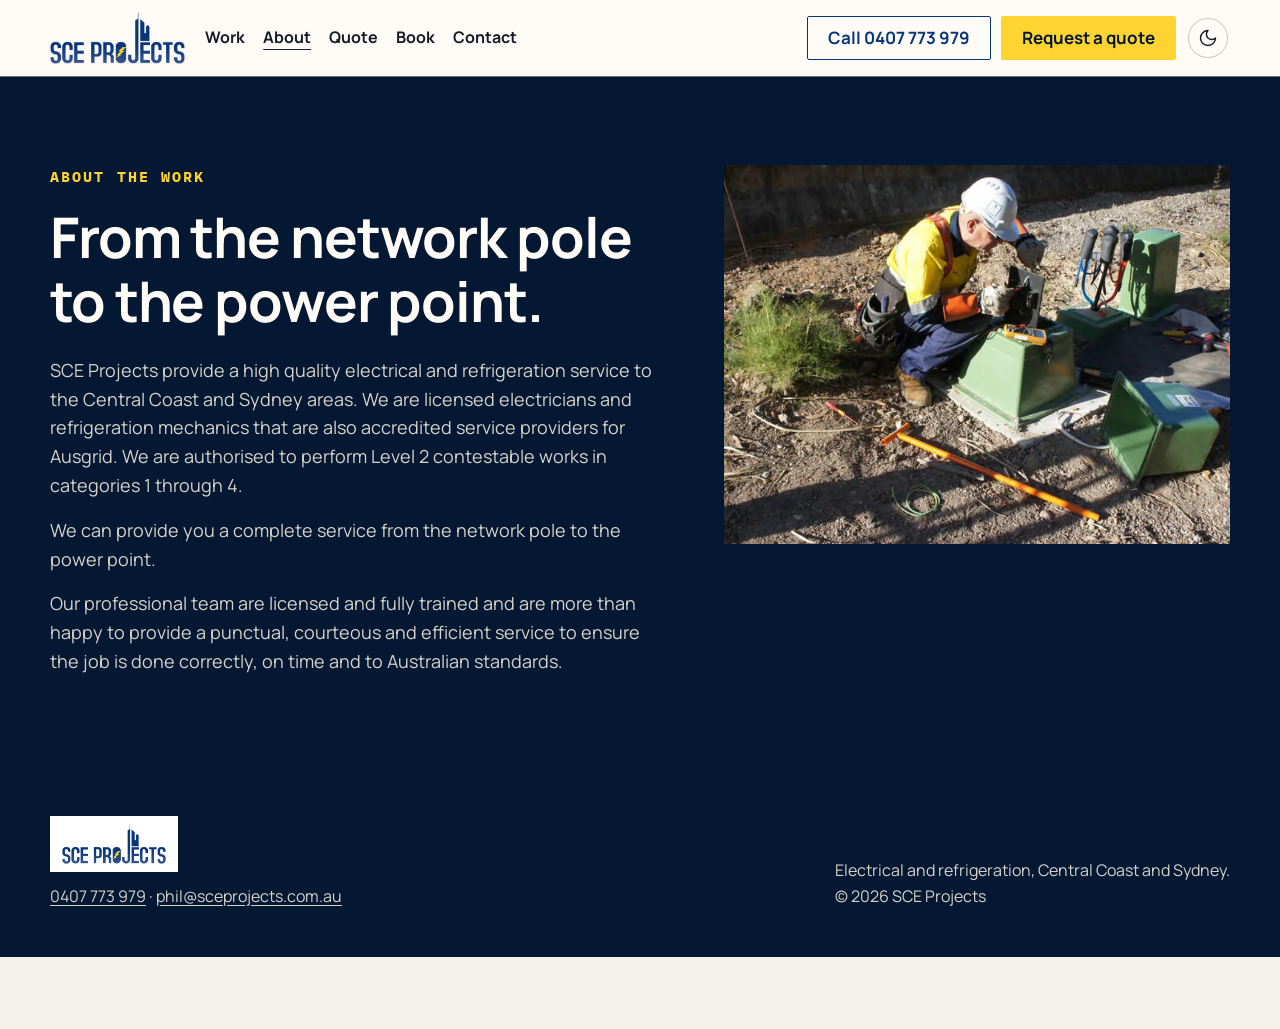
==== commit ff5830cf: "Fill the hero and photo frames with SCE’s own job photographs. Use only images published on sceproje" ====
--- a/about.html
+++ b/about.html
@@ -61,8 +61,17 @@
       <p>We can provide you a complete service from the network pole to the power point.</p>
       <p>Our professional team are licensed and fully trained and are more than happy to provide a punctual, courteous and efficient service to ensure the job is done correctly, on time and to Australian standards.</p>
     </div>
-    <figure class="photo-slot">
-      <strong>Your photo here — the team on a job</strong>
+    <figure class="photo-frame">
+      <img
+        src="assets/photos/work-pillar.webp"
+        width="1000"
+        height="665"
+        alt="Technician working on an underground pillar"
+        loading="lazy"
+        data-lightbox
+        data-full="assets/photos/work-pillar.webp"
+        data-caption="The team on a job"
+        tabindex="0">
     </figure>
   </div>
 </section>
--- a/css/site.css
+++ b/css/site.css
@@ -202,7 +202,8 @@
 .form-card,
 .sticky-call,
 .photo-slot,
-.video-slot {
+.video-slot,
+.photo-frame {
   transition: background-color 200ms ease, color 200ms ease, border-color 200ms ease;
 }
 img, picture { transition: none; }
@@ -213,11 +214,35 @@
   display: flex; align-items: flex-end;
   padding: 72px 0 80px;
   position: relative;
-}
+  isolation: isolate;
+}
+.hero-media {
+  position: absolute; inset: 0;
+  z-index: 0;
+  overflow: hidden;
+  pointer-events: none;
+}
+.hero-media img {
+  width: 100%; height: 100%;
+  object-fit: cover;
+  object-position: 72% 28%;
+  cursor: zoom-in;
+  pointer-events: auto;
+}
+.hero-media::after {
+  content: "";
+  position: absolute; inset: 0;
+  pointer-events: none;
+  background:
+    linear-gradient(90deg, rgba(4,24,51,0.92) 0%, rgba(4,24,51,0.62) 38%, rgba(4,24,51,0.28) 100%),
+    linear-gradient(180deg, rgba(4,24,51,0.18) 0%, rgba(4,24,51,0.55) 58%, rgba(4,24,51,0.94) 100%);
+}
+.hero .wrap { position: relative; z-index: 1; }
 .hero::before {
   content: "";
   position: absolute; inset: auto 0 0 0; height: 8px;
   background: var(--gold);
+  z-index: 2;
 }
 .kicker {
   font-family: "IBM Plex Mono", ui-monospace, monospace;
@@ -279,11 +304,27 @@
   text-align: center; padding: 32px; border: 1px dashed rgba(255,212,48,0.55);
 }
 .photo-slot strong, .video-slot strong { font-size: 22px; display: block; color: var(--on-dark); }
+.photo-frame {
+  margin: 0;
+  width: 100%; max-width: 100%;
+  min-width: 0;
+  overflow: hidden;
+  background: var(--navy-deep);
+  aspect-ratio: 4 / 3;
+}
+.photo-frame img {
+  width: 100%; height: 100%;
+  object-fit: cover;
+  cursor: zoom-in;
+}
 
 .gallery { padding: 88px 0 0; }
 .bento { display: grid; grid: auto / 1fr 1fr 1fr; grid-auto-rows: 220px; gap: 12px; }
+.bento .photo-slot,
+.bento .photo-frame {
+  min-height: 0; aspect-ratio: auto; height: 100%;
+}
 .bento .photo-slot {
-  min-height: 0; aspect-ratio: auto; height: 100%;
   background: var(--slot); color: var(--ink); border-color: var(--line);
 }
 .bento .photo-slot strong { color: var(--ink); }
@@ -454,6 +495,11 @@
   .about-grid > *, .quote-grid > *, .book-grid > *, .form-card, .bento { min-width: 0; }
   .bento { grid: auto / 1fr 1fr; grid-auto-rows: 200px; }
   .bento .wide { grid-column: span 2; }
+  .hero-media img { object-position: 80% 20%; }
+  .hero-media::after {
+    background:
+      linear-gradient(180deg, rgba(4,24,51,0.35) 0%, rgba(4,24,51,0.72) 42%, rgba(4,24,51,0.96) 100%);
+  }
   header.site .wrap {
     min-height: 64px; row-gap: 0;
     display: grid;
@@ -480,6 +526,7 @@
 @media (max-width: 560px) {
   .bento { grid: auto / 1fr; }
   .bento .wide { grid-column: auto; min-height: 220px; }
+  .bento .photo-frame { min-height: 220px; }
   .header-actions .btn-ghost,
   .header-actions .btn-gold { display: none; }
   .logo img { height: 36px; }
@@ -515,7 +562,8 @@
   .form-card,
   .sticky-call,
   .photo-slot,
-  .video-slot {
+  .video-slot,
+  .photo-frame {
     transition: none;
   }
 }
